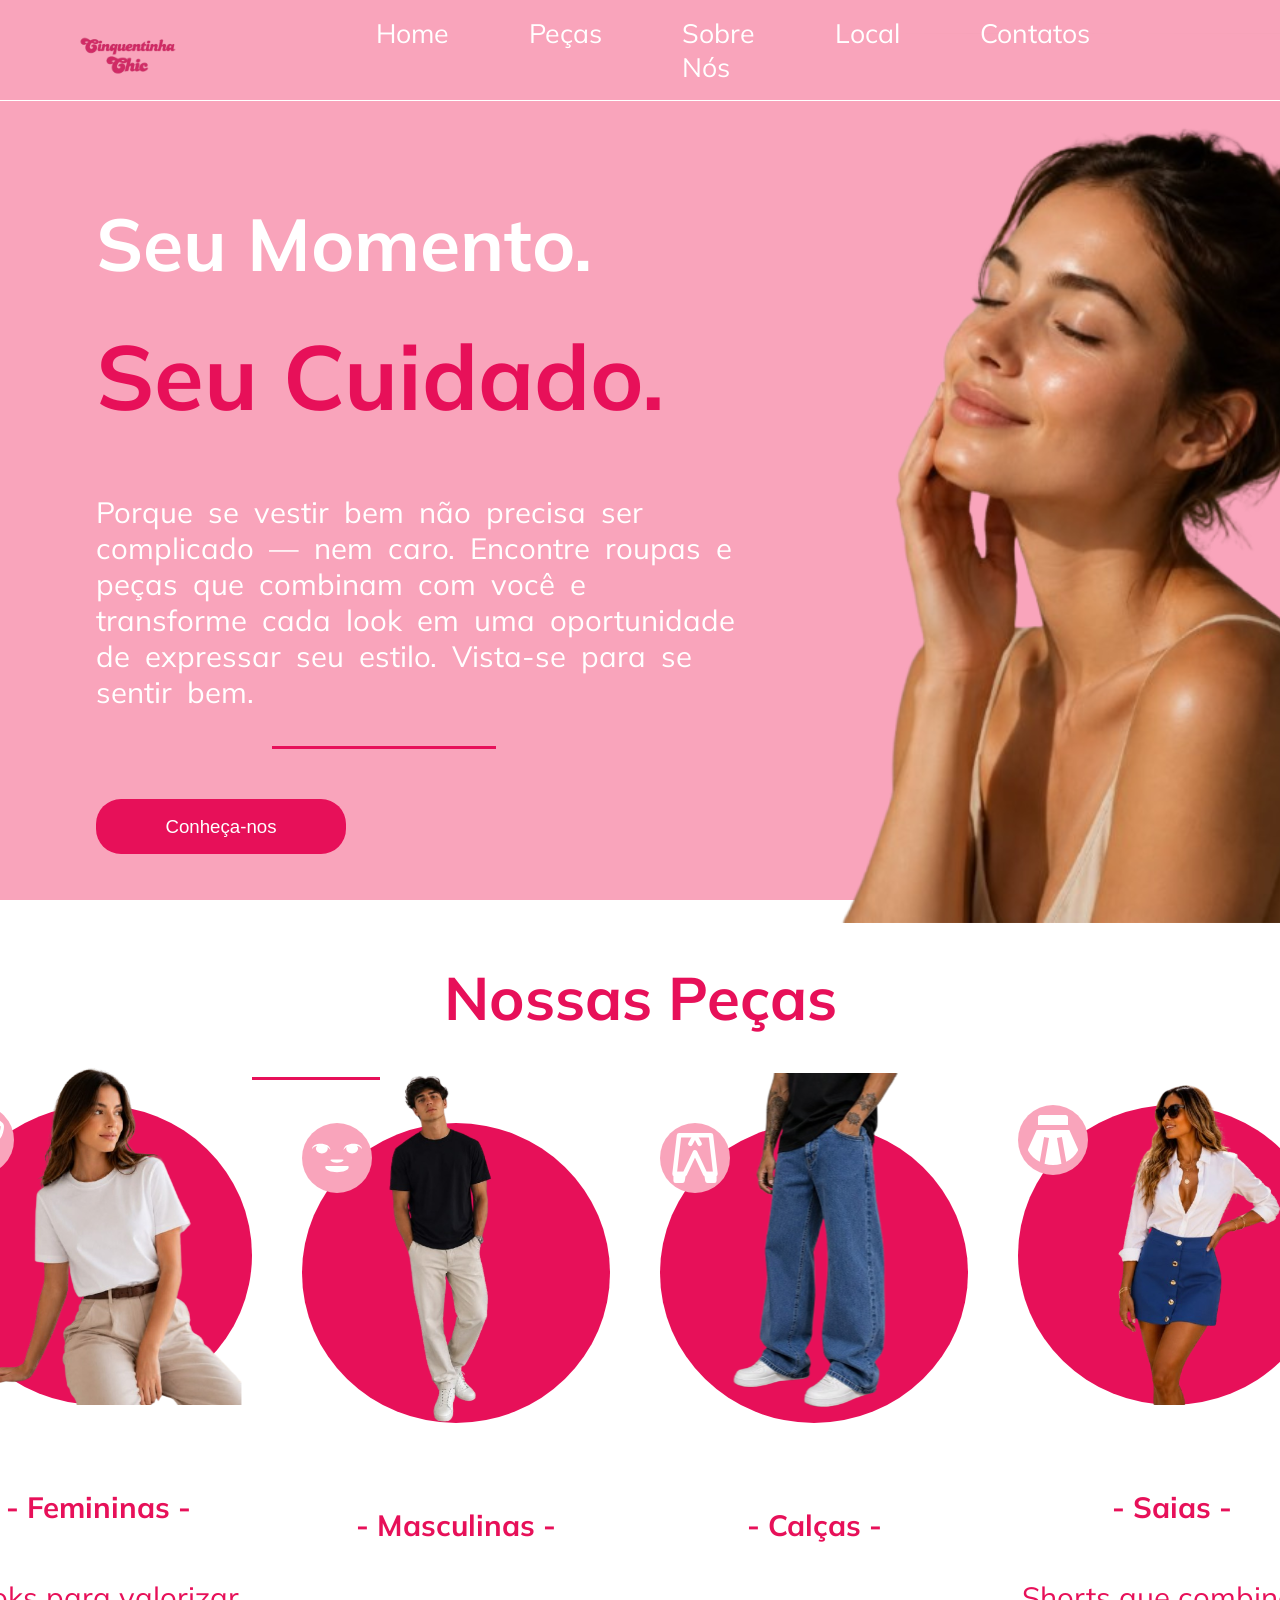
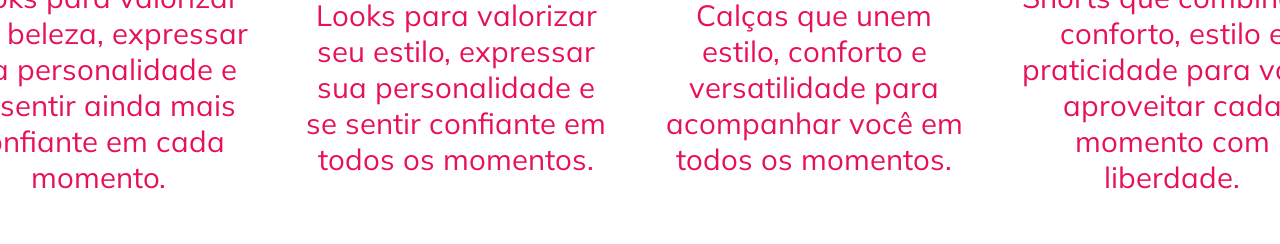
==== index.html @ ed4f7f56 "Add files via upload" ====
<!DOCTYPE html>
<html lang="pt-br">

<head>
    <meta charset="UTF-8">
    <meta name="viewport" content="width=device-width, initial-scale=1.0">
    <title>Cinquentinha Chic</title>
    <link rel="stylesheet" href="assets/css/style.css">
    <link rel="preconnect" href="https://fonts.googleapis.com">
    <link rel="preconnect" href="https://fonts.gstatic.com" crossorigin>
    <link href="https://fonts.googleapis.com/css2?family=Mulish:ital,wght@0,200..1000;1,200..1000&display=swap"
        rel="stylesheet">

</head>

<body>


    <header>


        <nav>
            <div class="conteudo-nav">
                <div class="conteudo-esquerda-nav">

                    <img class="Logo-nav" src="assets/img/Logo.svg" alt="Logo da loja">

                </div>
                <div class="conteudo-direita-nav">
                    <a href="">Home</a>
                    <a href="">Peças</a>
                    <a href="">Sobre Nós</a>
                    <a href="">Local</a>
                    <a href="">Contatos</a>
                </div>
            </div>
        </nav>

    </header>


    <div class="conteudo-geral">
        <section id="home">
            <div class="conteudo-pai">

                <div class="filho-esquerda">

                    <div class="titulos">
                        <h1 id="titulo1-home">Seu Momento.</h1>
                    </div>
                    <div class="titulos">
                        <h1 id="titulo2-home">Seu Cuidado.</h1>
                    </div>
                    <div class="textos" id="texto-home">
                        <p>Porque se vestir bem não precisa ser complicado — nem caro. Encontre roupas e peças que combinam com você e transforme cada look em uma oportunidade de expressar seu estilo. Vista-se para se sentir bem.</p>
                    </div>
                    <div id="botao-home">
                        <button>Conheça-nos</button>
                    </div>

                </div>
                <div class="filho-direita">

                    <div>
                        <img id="imagem-section1" src="assets/img/mulher-section1.svg" alt="Imagem de uma mulher">
                    </div>

                </div>
            </div>


        </section>
         
        
        <section id="Pecas">
        <div class="conteinerPecas">
            <div id="tituloPecas">
                <h1>Nossas Peças</h1>
            </div>
            <div class="colunasPecas">


                <div class="coluna">
                    <div class="parte1Coluna">
                        <div class="iconeColuna">
                            <img src="assets/img/iconeCamisa.svg" alt="Icone de um modelo de camisa pequeno da cor branca">
                        </div>
                        <div class="imagemColuna">
                            <img  src="assets/img/mulher-section2.svg" alt="Imagem de uma mulher sentada vestindo uma camisa branca e uma calça bege">
                        </div>
                    </div>
                    <div class="parte2Coluna">
                        <h2 class="subtituloPecas">- Femininas -</h2>
                        <p class="txtPecas">Looks para valorizar sua beleza, expressar sua personalidade e se sentir ainda mais confiante
                            em cada momento.</p>
                    </div>
                </div>


                <div class="coluna">
                    <div class="parte1Coluna">
                        <div class="iconeColuna">
                            <img src="assets/img/iconeRosto.svg" alt="Icone de um rosto">
                        </div>
                        <div class="imagemColuna">
                            <img  src="assets/img/homem-section2.svg" alt="Imagem de uma homem vestindo uma calça jeansn e uma camisa preta com as mãos no bolso">
                        </div>
                    </div>
                    <div class="parte2Coluna">
                        <h2 class="subtituloPecas">- Masculinas -</h2>
                        <p class="txtPecas">Looks para valorizar seu estilo, expressar sua personalidade e se sentir confiante em todos os momentos.</p>
                    </div>
                </div>

                <div class="coluna">
                    <div class="parte1Coluna">
                        <div class="iconeColuna">
                            <img src="assets/img/iconeCalca.svg" alt="Icone de uma calça">
                        </div>
                        <div class="imagemColuna">
                            <img  src="assets/img/calca-section2.svg" alt="Imagem de uma calça jeans">
                        </div>
                    </div>
                    <div class="parte2Coluna">
                        <h2 class="subtituloPecas">- Calças -</h2>
                        <p class="txtPecas">Calças que unem estilo, conforto e versatilidade para acompanhar você em todos os momentos.</p>
                    </div>
                </div>

                


                 <div class="coluna">
                    <div class="parte1Coluna">
                        <div class="iconeColuna">
                            <img src="assets/img/iconeSaia.svg" alt="Icone de uma saia">
                        </div>
                        <div class="imagemColuna">
                            <img  src="assets/img/mulher2-section2.svg" alt="Imagem de uma mulher vestindo um óculos escuro, uma blusa branca e uma saia jeans">
                        </div>
                    </div>
                    <div class="parte2Coluna">
                        <h2 class="subtituloPecas">- Saias -</h2>
                        <p class="txtPecas">Shorts que combinam conforto, estilo e praticidade para você aproveitar cada momento com liberdade.</p>
                    </div>
                </div>





            </div>
        </div>
    </section>
    </div>







</body>

</html>
---- assets/css/style.css ----
body {
    font-family: mulish;
    margin: 0px;
    height: 100dvh;
}

header {
    background-color: #F9A4BB;
}

nav {
    position: fixed;
    top: 0;
    width: 100%;
}

.Logo-nav {

    height: 100px;
}

.conteudo-nav {
    display: flex;
    justify-content: flex-start;
    align-items: center;
    height: 100px;
    border-bottom: solid #FFFFFF 1px;
    gap: 120px;



}

.conteudo-esquerda-nav {
    width: 20%;
    display: flex;
    justify-content: center;



}

.conteudo-direita-nav {
    width: 50%;
    display: flex;
    gap: 80px;

    a {
        color: #FFFFFF;
        font-size: 20pt;
        text-decoration: none;
        transition: color 0.5s;
    }

    a:hover {
        color: #E71059;
    }

}

.conteudo-pai {
    display: flex;
    justify-content: center;
    align-items: center;
    height: 100%;
}

.filho-esquerda {
    width: 50%;
    padding-top: 90px;

    button {
        background-color: #E71059;
        color: #FFFFFF;
        font-size: 14pt;
        border-radius: 25px;
        width: 250px;
        height: 55px;
        cursor: pointer;
        transition: background-color 0.5s;
        border: 0;
    }

    button:hover {
        color: #000000;
        background-color: #FFFFFF;
    }

}

.filho-direita {
    width: 35%;
    padding-top: 60px;
    display: inline-block;

}

#home {
    background-color: #F9A4BB;
    height: 100dvh;
}

#texto-home {
    color: #FFFFFF;
    word-spacing: 7px;
    font-size: 22pt;
    position: relative;
    display: inline-block;
    padding-bottom: 10px;

}

#texto-home::after {
    content: ' ';
    position: absolute;
    bottom: 0px;
    right: 240px;
    width: 35%;
    height: 3px;
    background-color: #E71059;

}

#titulo1-home {
    color: #FFFFFF;
    font-size: 55pt;
}

#titulo2-home {
    color: #E71059;
    font-size: 68pt;
    line-height: 25px;
}

#botao-home {
    padding-top: 50px;
}

#imagem-section1 {
    height: 890px;
    width: auto;

}

.conteinerPecas {
    height: 100dvh;
    display: flex;
    align-items: center;
    flex-direction: column;
    margin: 10px;
}

#tituloPecas {
    font-size: 30pt;
    color: #E71059;
}

#tituloPecas::after {
    content: ' ';
    position: absolute;
    bottom: -180px;
    right: 900px;
    width: 10%;
    height: 3px;
    background-color: #E71059;
}

.colunasPecas {
    display: flex;
    flex-direction: row;
}

.coluna {
    display: flex;
    justify-content: center;
    align-items: center;
    flex-direction: column;

    padding: 20px;
    margin-right: 10px;
}

.parte1Coluna {
    display: flex;
    flex-direction: column;
    margin-bottom: 60px;

}

.parte2Coluna {
    display: flex;
    flex-direction: column;
    justify-content: center;
    align-items: center;
    color: #E71059;

}

.txtPecas {
    text-align: center;
    font-size: 22pt;
}

.subtituloPecas {
    font-size: 22pt;
}

.imagemColuna {
    background-color: #E71059;
    width: 308px;
    height: 300px;
    border-radius: 100%;
    display: flex;
    justify-content: end;
    align-items: end;

    img {
        width: 300px;
        height: 350px;
        display: flex;
        justify-content: center;
        align-items: center;

    }
}

.iconeColuna {
    background-color: #F9A4BB;
    border-radius: 100%;
    width: 70px;
    height: 70px;
    display: flex;
    justify-content: center;
    align-items: center;
    position: absolute;

    img {
        width: 50px;
        height: 50px;
        display: flex;
        justify-content: center;
        align-items: center;

    }
}
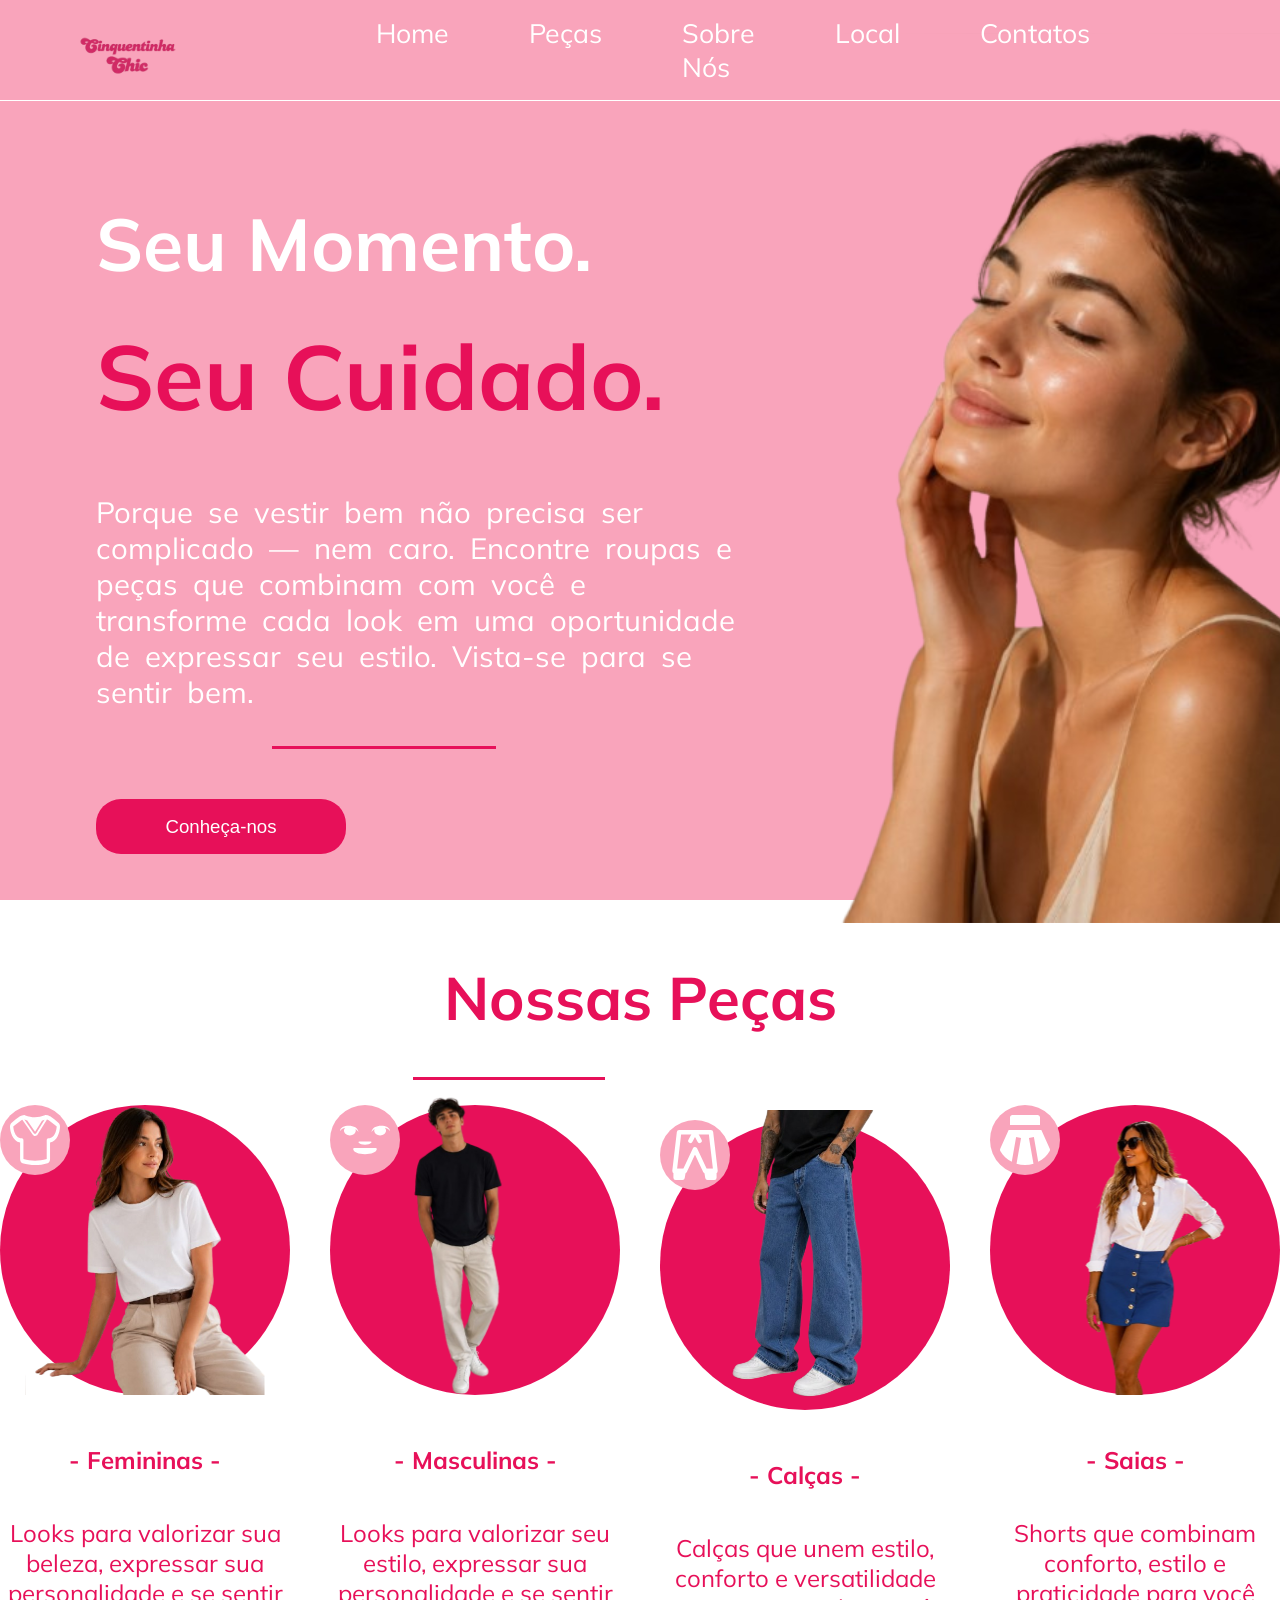
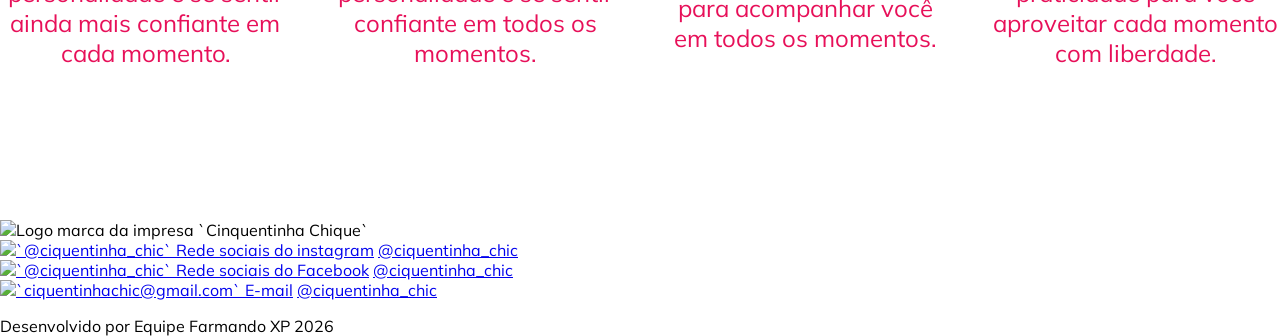
==== commit f1dd01ba: "Add files via upload" ====
--- a/index.html
+++ b/index.html
@@ -144,16 +144,40 @@
                         <p class="txtPecas">Shorts que combinam conforto, estilo e praticidade para você aproveitar cada momento com liberdade.</p>
                     </div>
                 </div>
-
-
-
-
-
             </div>
         </div>
+        
     </section>
     </div>
 
+     <section id="footer">
+            <footer>
+                <div>
+                <div class="logo-footer-div">
+                    <img src="assets/img/Nome-footer-logo.svg" alt="Logo marca da impresa `Cinquentinha Chique`" id="logo-footer-image">
+                </div>
+
+                <div class="linksfooter">
+                    <div class="Instagram">
+                        <a href="!"><img src="assets/img/Instagram.svg" alt=" `@ciquentinha_chic` Rede sociais do instagram"></a>  
+                        <a href="!">@ciquentinha_chic</a>
+                    </div>
+                    <div class="Facebook">
+                        <a href="!"><img src="assets/img/Facebook.svg" alt=" `@ciquentinha_chic` Rede sociais do Facebook"></a>  
+                        <a href="!">@ciquentinha_chic</a>
+                    </div>
+                    <div class="Gmail">
+                        <a href="!"><img src="assets/img/Gmail.svg" alt=" `ciquentinhachic@gmail.com` E-mail"></a>  
+                        <a href="!">@ciquentinha_chic</a>
+                    </div>
+                </div>
+
+                <div class="feito-por">
+                        <p>Desenvolvido por Equipe Farmando XP 2026</p>
+                </div>
+                </div>
+            </footer>
+    </section>
 
 
 
--- a/assets/css/style.css
+++ b/assets/css/style.css
@@ -159,8 +159,8 @@
     content: ' ';
     position: absolute;
     bottom: -180px;
-    right: 900px;
-    width: 10%;
+    right: 675px;
+    width: 15%;
     height: 3px;
     background-color: #E71059;
 }
@@ -177,13 +177,13 @@
     flex-direction: column;
 
     padding: 20px;
-    margin-right: 10px;
+   
 }
 
 .parte1Coluna {
     display: flex;
     flex-direction: column;
-    margin-bottom: 60px;
+    margin-bottom: 30px;
 
 }
 
@@ -198,28 +198,25 @@
 
 .txtPecas {
     text-align: center;
-    font-size: 22pt;
+    font-size: 18pt;
 }
 
 .subtituloPecas {
-    font-size: 22pt;
+    font-size: 18pt;
 }
 
 .imagemColuna {
     background-color: #E71059;
-    width: 308px;
-    height: 300px;
+    width: 290px;
+    height: 290px;
     border-radius: 100%;
     display: flex;
-    justify-content: end;
+    justify-content: center;
     align-items: end;
 
     img {
-        width: 300px;
-        height: 350px;
-        display: flex;
-        justify-content: center;
-        align-items: center;
+        width: 250px;
+        height: 300px;
 
     }
 }
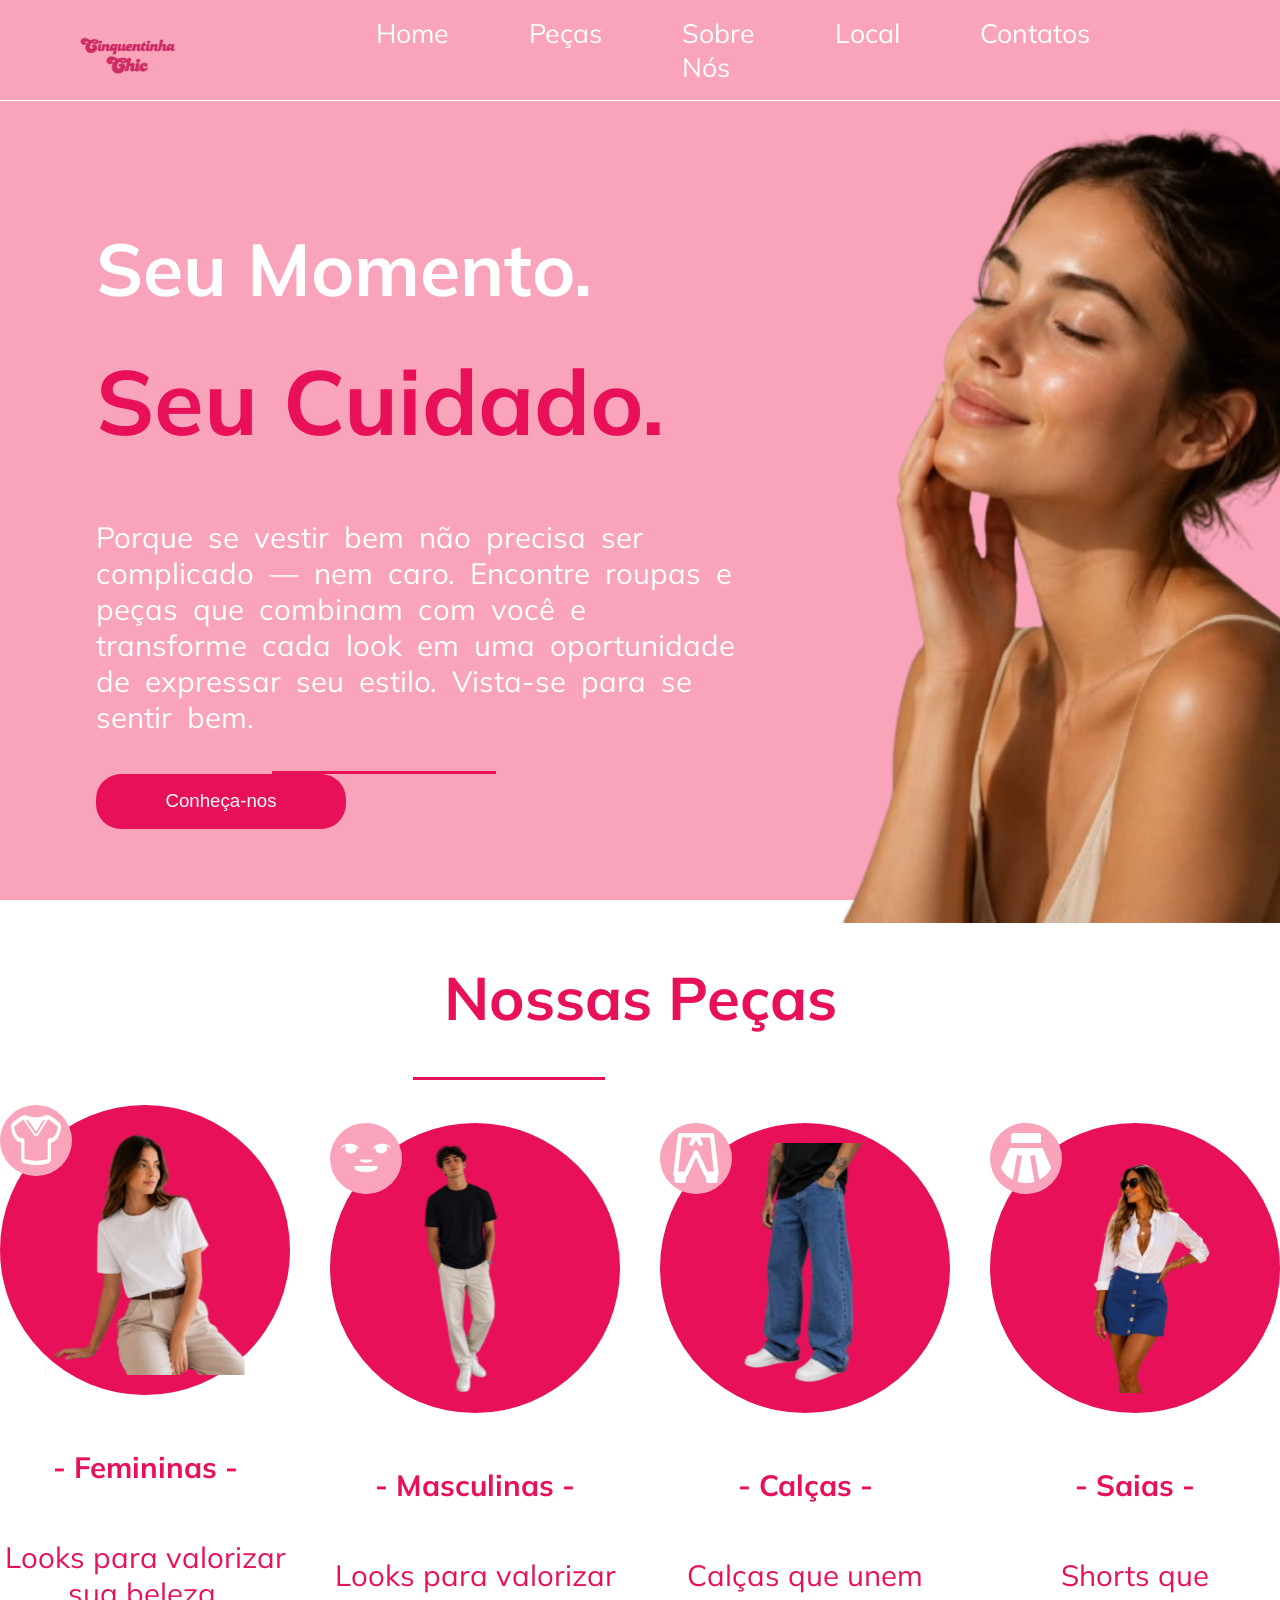
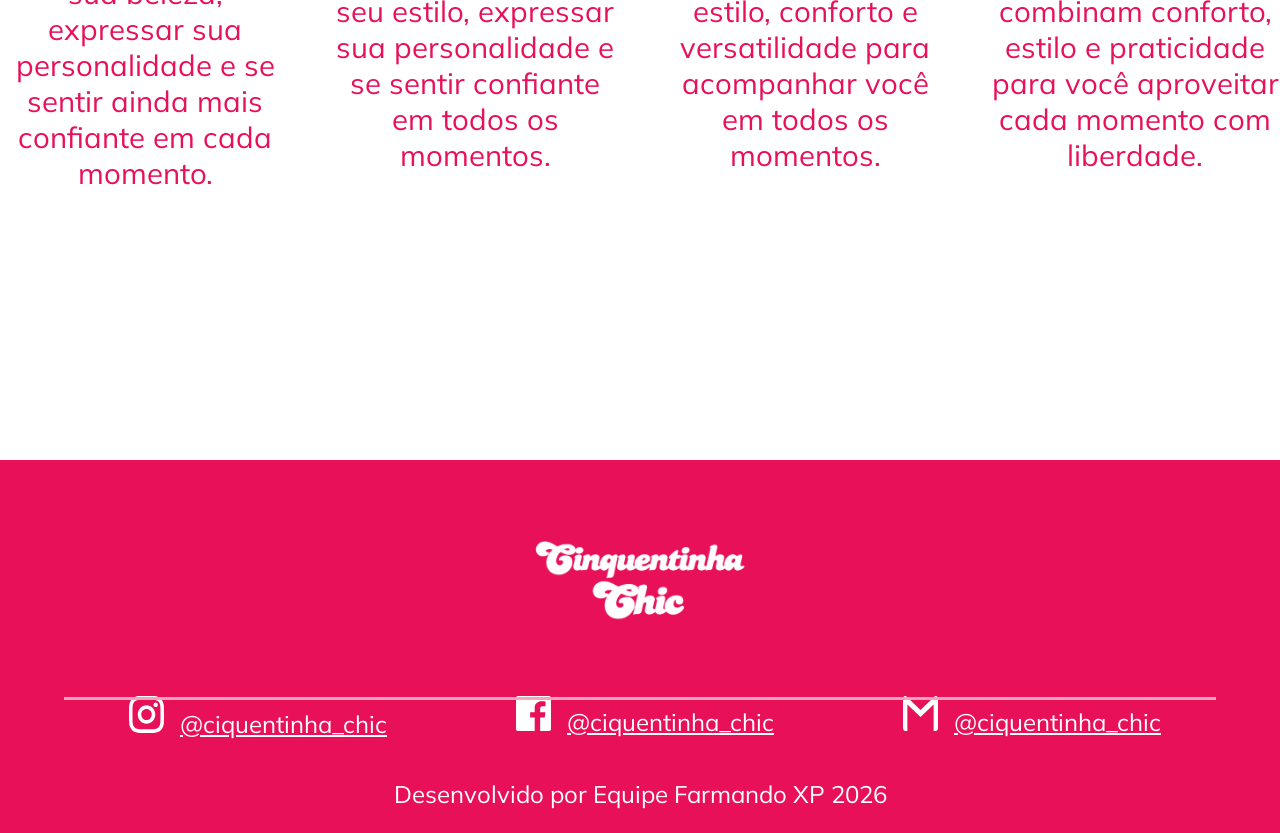
==== commit 9b54db58: "Add files via upload" ====
--- a/index.html
+++ b/index.html
@@ -52,7 +52,9 @@
                         <h1 id="titulo2-home">Seu Cuidado.</h1>
                     </div>
                     <div class="textos" id="texto-home">
-                        <p>Porque se vestir bem não precisa ser complicado — nem caro. Encontre roupas e peças que combinam com você e transforme cada look em uma oportunidade de expressar seu estilo. Vista-se para se sentir bem.</p>
+                        <p>Porque se vestir bem não precisa ser complicado — nem caro. Encontre roupas e peças que
+                            combinam com você e transforme cada look em uma oportunidade de expressar seu estilo.
+                            Vista-se para se sentir bem.</p>
                     </div>
                     <div id="botao-home">
                         <button>Conheça-nos</button>
@@ -61,122 +63,137 @@
                 </div>
                 <div class="filho-direita">
 
-                    <div>
-                        <img id="imagem-section1" src="assets/img/mulher-section1.svg" alt="Imagem de uma mulher">
-                    </div>
+                    <div class="background-image-section1">
+                        <div>
+                            <img id="imagem-section1" src="assets/img/mulher-section1.svg" alt="Imagem de uma mulher">
+                        </div>
+                    </div>
+
+
 
                 </div>
             </div>
 
 
         </section>
-         
-        
+
+
         <section id="Pecas">
-        <div class="conteinerPecas">
-            <div id="tituloPecas">
-                <h1>Nossas Peças</h1>
-            </div>
-            <div class="colunasPecas">
-
-
-                <div class="coluna">
-                    <div class="parte1Coluna">
-                        <div class="iconeColuna">
-                            <img src="assets/img/iconeCamisa.svg" alt="Icone de um modelo de camisa pequeno da cor branca">
-                        </div>
-                        <div class="imagemColuna">
-                            <img  src="assets/img/mulher-section2.svg" alt="Imagem de uma mulher sentada vestindo uma camisa branca e uma calça bege">
-                        </div>
-                    </div>
-                    <div class="parte2Coluna">
-                        <h2 class="subtituloPecas">- Femininas -</h2>
-                        <p class="txtPecas">Looks para valorizar sua beleza, expressar sua personalidade e se sentir ainda mais confiante
-                            em cada momento.</p>
-                    </div>
-                </div>
-
-
-                <div class="coluna">
-                    <div class="parte1Coluna">
-                        <div class="iconeColuna">
-                            <img src="assets/img/iconeRosto.svg" alt="Icone de um rosto">
-                        </div>
-                        <div class="imagemColuna">
-                            <img  src="assets/img/homem-section2.svg" alt="Imagem de uma homem vestindo uma calça jeansn e uma camisa preta com as mãos no bolso">
-                        </div>
-                    </div>
-                    <div class="parte2Coluna">
-                        <h2 class="subtituloPecas">- Masculinas -</h2>
-                        <p class="txtPecas">Looks para valorizar seu estilo, expressar sua personalidade e se sentir confiante em todos os momentos.</p>
-                    </div>
-                </div>
-
-                <div class="coluna">
-                    <div class="parte1Coluna">
-                        <div class="iconeColuna">
-                            <img src="assets/img/iconeCalca.svg" alt="Icone de uma calça">
-                        </div>
-                        <div class="imagemColuna">
-                            <img  src="assets/img/calca-section2.svg" alt="Imagem de uma calça jeans">
-                        </div>
-                    </div>
-                    <div class="parte2Coluna">
-                        <h2 class="subtituloPecas">- Calças -</h2>
-                        <p class="txtPecas">Calças que unem estilo, conforto e versatilidade para acompanhar você em todos os momentos.</p>
-                    </div>
-                </div>
-
-                
-
-
-                 <div class="coluna">
-                    <div class="parte1Coluna">
-                        <div class="iconeColuna">
-                            <img src="assets/img/iconeSaia.svg" alt="Icone de uma saia">
-                        </div>
-                        <div class="imagemColuna">
-                            <img  src="assets/img/mulher2-section2.svg" alt="Imagem de uma mulher vestindo um óculos escuro, uma blusa branca e uma saia jeans">
-                        </div>
-                    </div>
-                    <div class="parte2Coluna">
-                        <h2 class="subtituloPecas">- Saias -</h2>
-                        <p class="txtPecas">Shorts que combinam conforto, estilo e praticidade para você aproveitar cada momento com liberdade.</p>
-                    </div>
-                </div>
-            </div>
-        </div>
-        
-    </section>
+            <div class="conteinerPecas">
+                <div id="tituloPecas">
+                    <h1>Nossas Peças</h1>
+                </div>
+                <div class="colunasPecas">
+
+
+                    <div class="coluna">
+                        <div class="parte1Coluna">
+                            <div class="iconeColuna">
+                                <img src="assets/img/iconeCamisa.svg"
+                                    alt="Icone de um modelo de camisa pequeno da cor branca">
+                            </div>
+                            <div class="imagemColuna">
+                                <img src="assets/img/mulher-section2.svg"
+                                    alt="Imagem de uma mulher sentada vestindo uma camisa branca e uma calça bege">
+                            </div>
+                        </div>
+                        <div class="parte2Coluna">
+                            <h2 class="subtituloPecas">- Femininas -</h2>
+                            <p class="txtPecas">Looks para valorizar sua beleza, expressar sua personalidade e se sentir
+                                ainda mais confiante
+                                em cada momento.</p>
+                        </div>
+                    </div>
+
+
+                    <div class="coluna">
+                        <div class="parte1Coluna">
+                            <div class="iconeColuna">
+                                <img src="assets/img/iconeRosto.svg" alt="Icone de um rosto">
+                            </div>
+                            <div class="imagemColuna">
+                                <img src="assets/img/homem-section2.svg"
+                                    alt="Imagem de uma homem vestindo uma calça jeansn e uma camisa preta com as mãos no bolso">
+                            </div>
+                        </div>
+                        <div class="parte2Coluna">
+                            <h2 class="subtituloPecas">- Masculinas -</h2>
+                            <p class="txtPecas">Looks para valorizar seu estilo, expressar sua personalidade e se sentir
+                                confiante em todos os momentos.</p>
+                        </div>
+                    </div>
+
+                    <div class="coluna">
+                        <div class="parte1Coluna">
+                            <div class="iconeColuna">
+                                <img src="assets/img/iconeCalca.svg" alt="Icone de uma calça">
+                            </div>
+                            <div class="imagemColuna">
+                                <img src="assets/img/calca-section2.svg" alt="Imagem de uma calça jeans">
+                            </div>
+                        </div>
+                        <div class="parte2Coluna">
+                            <h2 class="subtituloPecas">- Calças -</h2>
+                            <p class="txtPecas">Calças que unem estilo, conforto e versatilidade para acompanhar você em
+                                todos os momentos.</p>
+                        </div>
+                    </div>
+
+
+
+
+                    <div class="coluna">
+                        <div class="parte1Coluna">
+                            <div class="iconeColuna">
+                                <img src="assets/img/iconeSaia.svg" alt="Icone de uma saia">
+                            </div>
+                            <div class="imagemColuna">
+                                <img src="assets/img/mulher2-section2.svg"
+                                    alt="Imagem de uma mulher vestindo um óculos escuro, uma blusa branca e uma saia jeans">
+                            </div>
+                        </div>
+                        <div class="parte2Coluna">
+                            <h2 class="subtituloPecas">- Saias -</h2>
+                            <p class="txtPecas">Shorts que combinam conforto, estilo e praticidade para você aproveitar
+                                cada momento com liberdade.</p>
+                        </div>
+                    </div>
+                </div>
+            </div>
+
+        </section>
     </div>
 
-     <section id="footer">
-            <footer>
-                <div>
+    <section id="footer">
+        <footer>
+            <div>
                 <div class="logo-footer-div">
-                    <img src="assets/img/Nome-footer-logo.svg" alt="Logo marca da impresa `Cinquentinha Chique`" id="logo-footer-image">
+                    <img src="assets/img/Nome-footer-logo.svg" alt="Logo marca da impresa `Cinquentinha Chique`"
+                        id="logo-footer-image">
                 </div>
 
                 <div class="linksfooter">
                     <div class="Instagram">
-                        <a href="!"><img src="assets/img/Instagram.svg" alt=" `@ciquentinha_chic` Rede sociais do instagram"></a>  
+                        <a href="!"><img src="assets/img/Instagram.svg"
+                                alt=" `@ciquentinha_chic` Rede sociais do instagram"></a>
                         <a href="!">@ciquentinha_chic</a>
                     </div>
                     <div class="Facebook">
-                        <a href="!"><img src="assets/img/Facebook.svg" alt=" `@ciquentinha_chic` Rede sociais do Facebook"></a>  
+                        <a href="!"><img src="assets/img/Facebook.svg"
+                                alt=" `@ciquentinha_chic` Rede sociais do Facebook"></a>
                         <a href="!">@ciquentinha_chic</a>
                     </div>
                     <div class="Gmail">
-                        <a href="!"><img src="assets/img/Gmail.svg" alt=" `ciquentinhachic@gmail.com` E-mail"></a>  
+                        <a href="!"><img src="assets/img/Gmail.svg" alt=" `ciquentinhachic@gmail.com` E-mail"></a>
                         <a href="!">@ciquentinha_chic</a>
                     </div>
                 </div>
 
                 <div class="feito-por">
-                        <p>Desenvolvido por Equipe Farmando XP 2026</p>
-                </div>
-                </div>
-            </footer>
+                    <p>Desenvolvido por Equipe Farmando XP 2026</p>
+                </div>
+            </div>
+        </footer>
     </section>
 
 
--- a/assets/css/style.css
+++ b/assets/css/style.css
@@ -4,28 +4,27 @@
     height: 100dvh;
 }
 
-header {
-    background-color: #F9A4BB;
-}
 
 nav {
     position: fixed;
     top: 0;
     width: 100%;
+    background-color: #F9A4BB;
+    z-index: 999999;
 }
 
 .Logo-nav {
 
-    height: 100px;
+    height: 6.25rem;
 }
 
 .conteudo-nav {
     display: flex;
     justify-content: flex-start;
     align-items: center;
-    height: 100px;
+    height: 6.25rem;
     border-bottom: solid #FFFFFF 1px;
-    gap: 120px;
+    gap: 7.5rem;
 
 
 
@@ -43,7 +42,7 @@
 .conteudo-direita-nav {
     width: 50%;
     display: flex;
-    gap: 80px;
+    gap: 5rem;
 
     a {
         color: #FFFFFF;
@@ -67,17 +66,18 @@
 
 .filho-esquerda {
     width: 50%;
-    padding-top: 90px;
+    padding-top: 5.625rem;
 
     button {
         background-color: #E71059;
         color: #FFFFFF;
         font-size: 14pt;
         border-radius: 25px;
-        width: 250px;
-        height: 55px;
+        width: 15.625rem;
+        height: 3.44rem;
         cursor: pointer;
-        transition: background-color 0.5s;
+        transition: 0.5s;
+        
         border: 0;
     }
 
@@ -90,7 +90,7 @@
 
 .filho-direita {
     width: 35%;
-    padding-top: 60px;
+    padding-top: 3.75rem;
     display: inline-block;
 
 }
@@ -102,11 +102,11 @@
 
 #texto-home {
     color: #FFFFFF;
-    word-spacing: 7px;
+    word-spacing: 0.44rem;
     font-size: 22pt;
     position: relative;
     display: inline-block;
-    padding-bottom: 10px;
+    padding-bottom: 0.625rem;
 
 }
 
@@ -114,9 +114,9 @@
     content: ' ';
     position: absolute;
     bottom: 0px;
-    right: 240px;
+    right: 15rem;
     width: 35%;
-    height: 3px;
+    height: 0.19rem;
     background-color: #E71059;
 
 }
@@ -129,15 +129,15 @@
 #titulo2-home {
     color: #E71059;
     font-size: 68pt;
-    line-height: 25px;
+    line-height: 1.56rem;
 }
 
 #botao-home {
-    padding-top: 50px;
+    padding-top: 3.25;
 }
 
 #imagem-section1 {
-    height: 890px;
+    height: 55.625rem;
     width: auto;
 
 }
@@ -147,7 +147,7 @@
     display: flex;
     align-items: center;
     flex-direction: column;
-    margin: 10px;
+    margin: 0.625rem;
 }
 
 #tituloPecas {
@@ -158,10 +158,10 @@
 #tituloPecas::after {
     content: ' ';
     position: absolute;
-    bottom: -180px;
-    right: 675px;
+    bottom: -11.25rem;
+    right: 42.2rem;
     width: 15%;
-    height: 3px;
+    height: 0.19rem;
     background-color: #E71059;
 }
 
@@ -175,15 +175,14 @@
     justify-content: center;
     align-items: center;
     flex-direction: column;
-
-    padding: 20px;
-   
+    padding: 1.25rem;
+
 }
 
 .parte1Coluna {
     display: flex;
     flex-direction: column;
-    margin-bottom: 30px;
+    margin-bottom: 1.875rem;
 
 }
 
@@ -198,25 +197,26 @@
 
 .txtPecas {
     text-align: center;
-    font-size: 18pt;
+    font-size: 22pt;
 }
 
 .subtituloPecas {
-    font-size: 18pt;
+    font-size: 22pt;
 }
 
 .imagemColuna {
     background-color: #E71059;
-    width: 290px;
-    height: 290px;
+    width: 18.125rem;
+    height: 18.125rem;
     border-radius: 100%;
     display: flex;
     justify-content: center;
-    align-items: end;
+    align-items: center;
 
     img {
         width: 250px;
-        height: 300px;
+        height: 250px;
+
 
     }
 }
@@ -224,19 +224,82 @@
 .iconeColuna {
     background-color: #F9A4BB;
     border-radius: 100%;
-    width: 70px;
-    height: 70px;
+    width: 4.475rem;
+    height: 4.475rem;
     display: flex;
     justify-content: center;
     align-items: center;
     position: absolute;
 
     img {
-        width: 50px;
-        height: 50px;
-        display: flex;
-        justify-content: center;
-        align-items: center;
-
-    }
+        width: 3.125rem;
+        height: 3.125rem;
+
+
+    }
+}
+
+footer {
+    background-color: #E71059;
+    font-size: 18pt;
+    margin-top: 15.625rem;
+    margin-bottom: 1rem;
+}
+
+footer a {
+    color: #FFFFFF;
+}
+
+.logo-footer-div {
+    display: flex;
+    justify-content: center;
+}
+
+#logo-footer-image {
+    width: 13.75rem;
+    height: 13.75rem;
+    display: flex;
+    justify-content: center;
+}
+
+.logo-footer-div::after {
+    content: ' ';
+    position: absolute;
+    bottom: -87.5rem;
+    width: 90%;
+    height: 0.1875rem;
+    background-color: #F9A4BB;
+}
+
+.linksfooter {
+    margin-top: 1rem;
+    margin-bottom: 1rem;
+    display: flex;
+    flex-direction: row;
+    justify-content: space-evenly;
+}
+
+.linksfooter a {
+    margin-left: 0.625rem;
+}
+
+.Instagram img {
+    width: 2.19rem;
+    height: auto;
+}
+
+.Facebook img {
+    width: 2.19rem;
+    height: auto;
+}
+
+.Gmail img {
+    width: 2.19rem;
+    height: auto;
+}
+
+.feito-por {
+    display: flex;
+    justify-content: center;
+    color: #FFFFFF;
 }
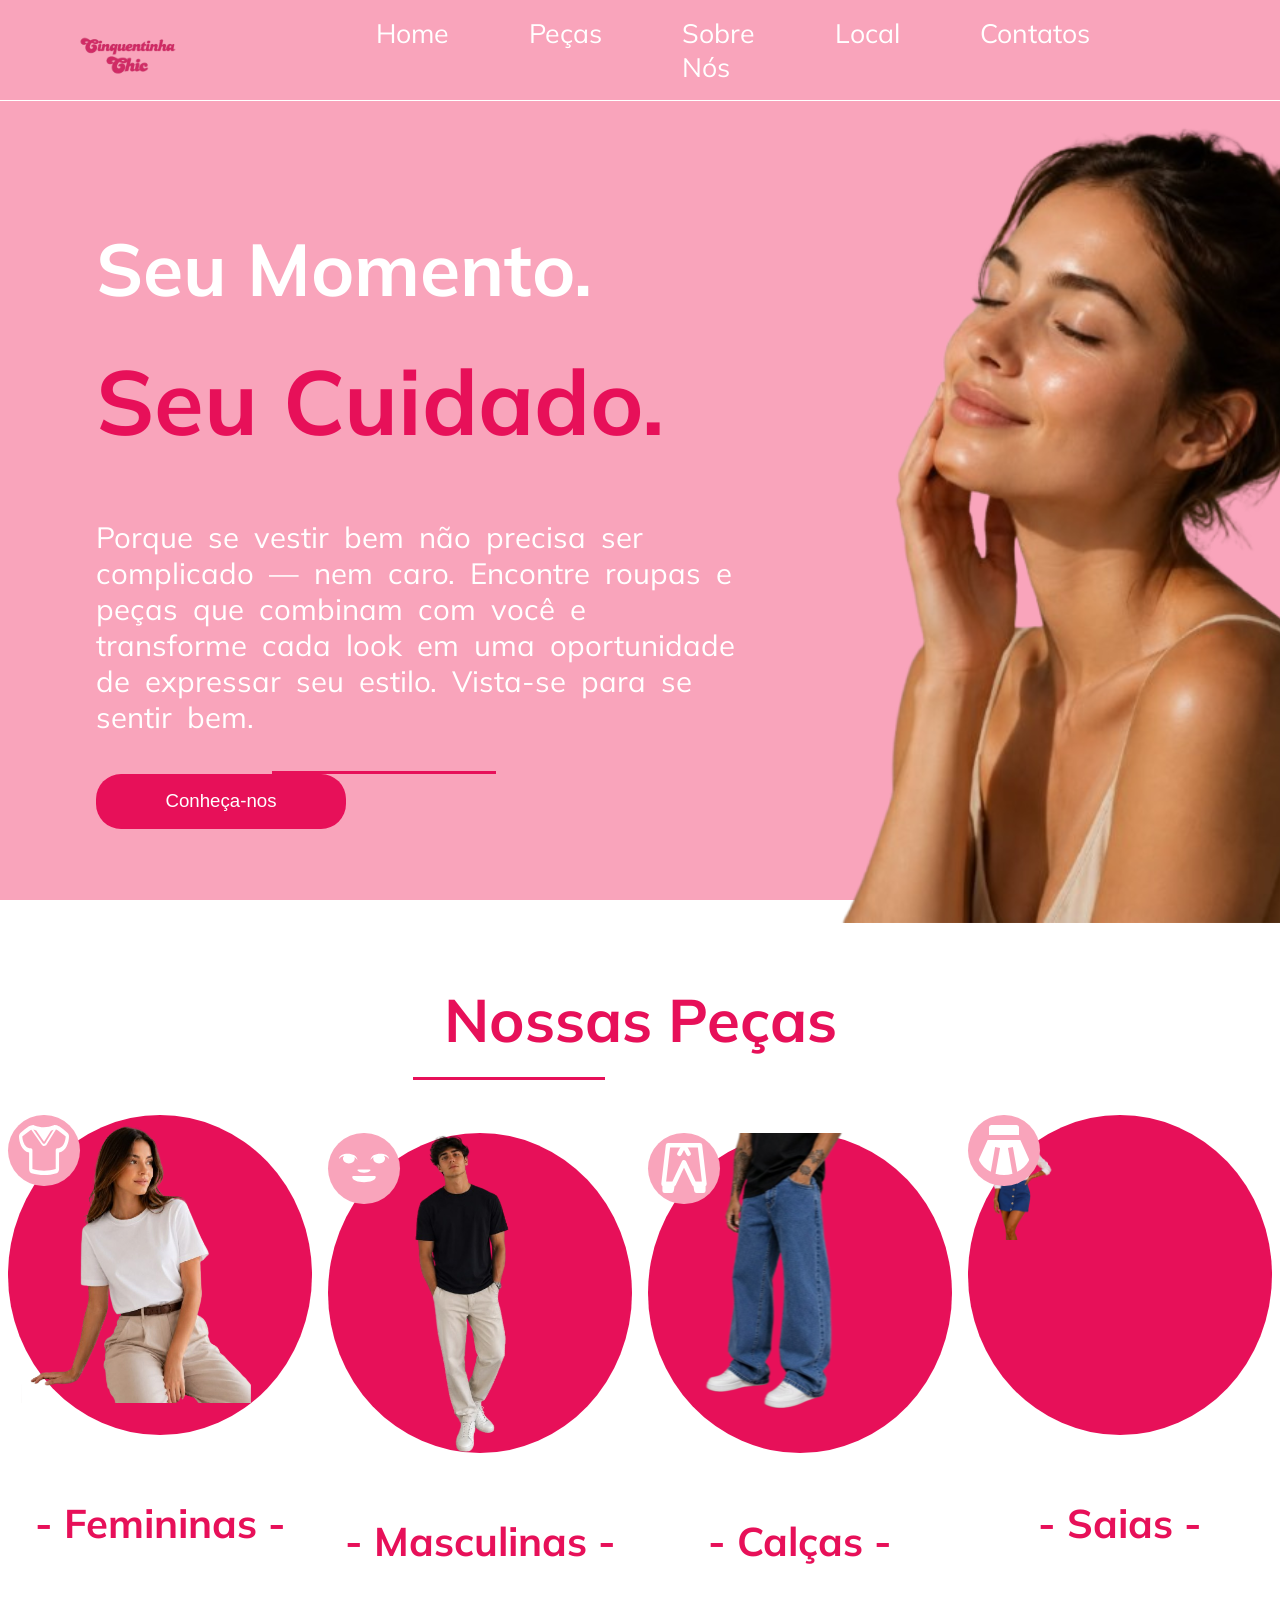
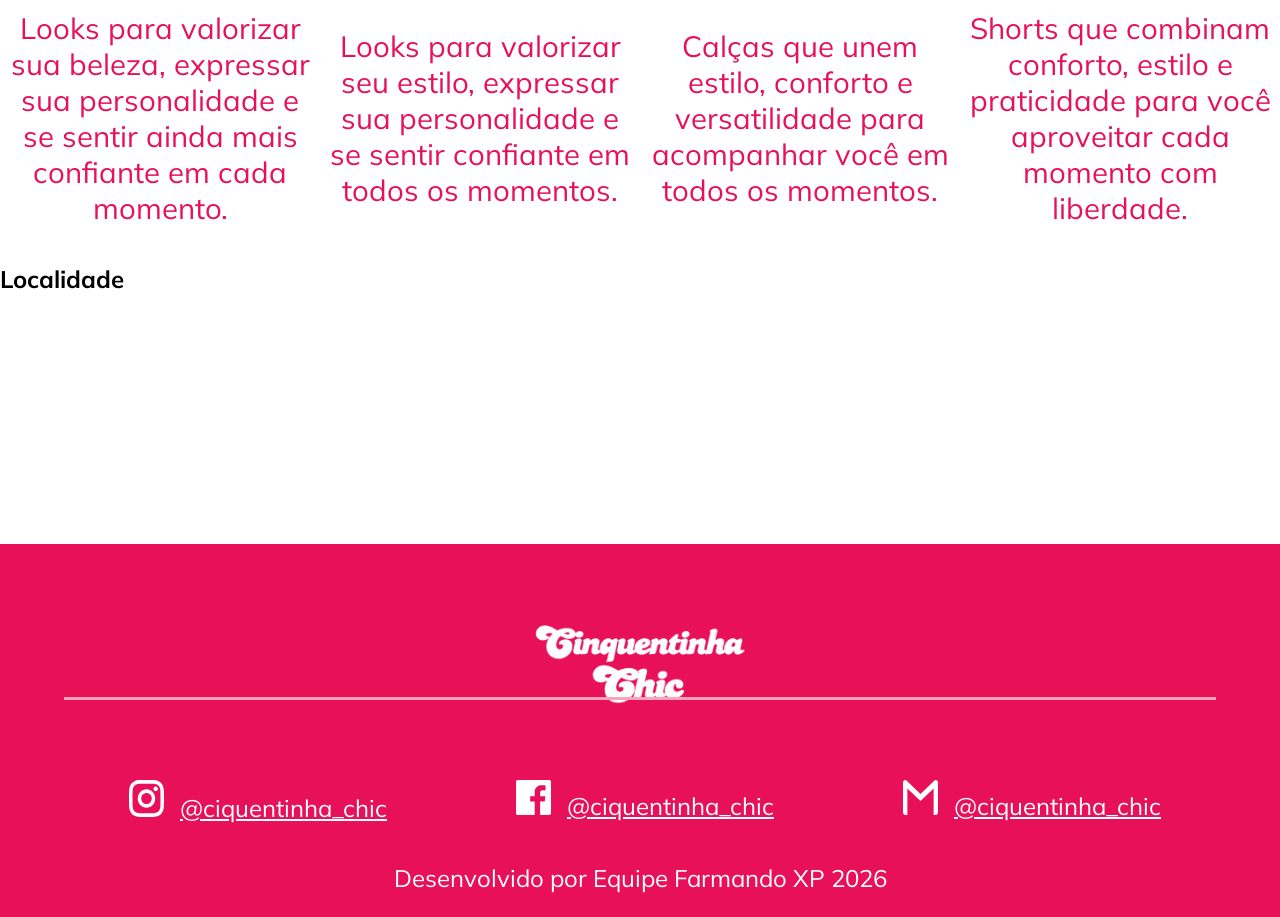
==== commit be82aa18: "Add files via upload" ====
--- a/index.html
+++ b/index.html
@@ -93,7 +93,7 @@
                                     alt="Icone de um modelo de camisa pequeno da cor branca">
                             </div>
                             <div class="imagemColuna">
-                                <img src="assets/img/mulher-section2.svg"
+                                <img id="mulher-section2" src="assets/img/mulher-section2.svg"
                                     alt="Imagem de uma mulher sentada vestindo uma camisa branca e uma calça bege">
                             </div>
                         </div>
@@ -112,7 +112,7 @@
                                 <img src="assets/img/iconeRosto.svg" alt="Icone de um rosto">
                             </div>
                             <div class="imagemColuna">
-                                <img src="assets/img/homem-section2.svg"
+                                <img id="homem-section2" src="assets/img/homem-section2.svg"
                                     alt="Imagem de uma homem vestindo uma calça jeansn e uma camisa preta com as mãos no bolso">
                             </div>
                         </div>
@@ -126,10 +126,10 @@
                     <div class="coluna">
                         <div class="parte1Coluna">
                             <div class="iconeColuna">
-                                <img src="assets/img/iconeCalca.svg" alt="Icone de uma calça">
-                            </div>
-                            <div class="imagemColuna">
-                                <img src="assets/img/calca-section2.svg" alt="Imagem de uma calça jeans">
+                                <img  src="assets/img/iconeCalca.svg" alt="Icone de uma calça">
+                            </div>
+                            <div class="imagemColuna">
+                                <img id="calca-section2" src="assets/img/calca-section2.svg" alt="Imagem de uma calça jeans">
                             </div>
                         </div>
                         <div class="parte2Coluna">
@@ -164,13 +164,26 @@
         </section>
     </div>
 
+    <section class="localidade">
+        <div class="div-localidade">
+            <div class="div-titulo-localidade">
+                <h1 class="titulo-localidade">Localidade</h1>
+
+            </div>
+        </div>
+    </section>
+
     <section id="footer">
         <footer>
             <div>
+                <div class="div-central-logo-footer">
                 <div class="logo-footer-div">
                     <img src="assets/img/Nome-footer-logo.svg" alt="Logo marca da impresa `Cinquentinha Chique`"
                         id="logo-footer-image">
                 </div>
+                </div>
+
+                <div class="div-vazia-clara"></div>
 
                 <div class="linksfooter">
                     <div class="Instagram">
--- a/assets/css/style.css
+++ b/assets/css/style.css
@@ -147,7 +147,7 @@
     display: flex;
     align-items: center;
     flex-direction: column;
-    margin: 0.625rem;
+    margin: 2rem;
 }
 
 #tituloPecas {
@@ -175,7 +175,7 @@
     justify-content: center;
     align-items: center;
     flex-direction: column;
-    padding: 1.25rem;
+    padding: 0.5rem;
 
 }
 
@@ -201,26 +201,30 @@
 }
 
 .subtituloPecas {
-    font-size: 22pt;
+    font-size: 30pt;
 }
 
 .imagemColuna {
     background-color: #E71059;
-    width: 18.125rem;
-    height: 18.125rem;
+    width: 19rem;
+    height: 20rem;
     border-radius: 100%;
     display: flex;
-    justify-content: center;
-    align-items: center;
-
-    img {
-        width: 250px;
-        height: 250px;
-
-
-    }
-}
-
+    justify-content: start;
+    align-items: start;  
+}
+#mulher-section2{
+    width: 16rem;
+    height: 18rem;
+}
+#homem-section2{
+    width: 22rem;
+    height:20rem;
+}
+#calca-section2{
+      width: 16rem;
+    height: 18rem;
+}
 .iconeColuna {
     background-color: #F9A4BB;
     border-radius: 100%;
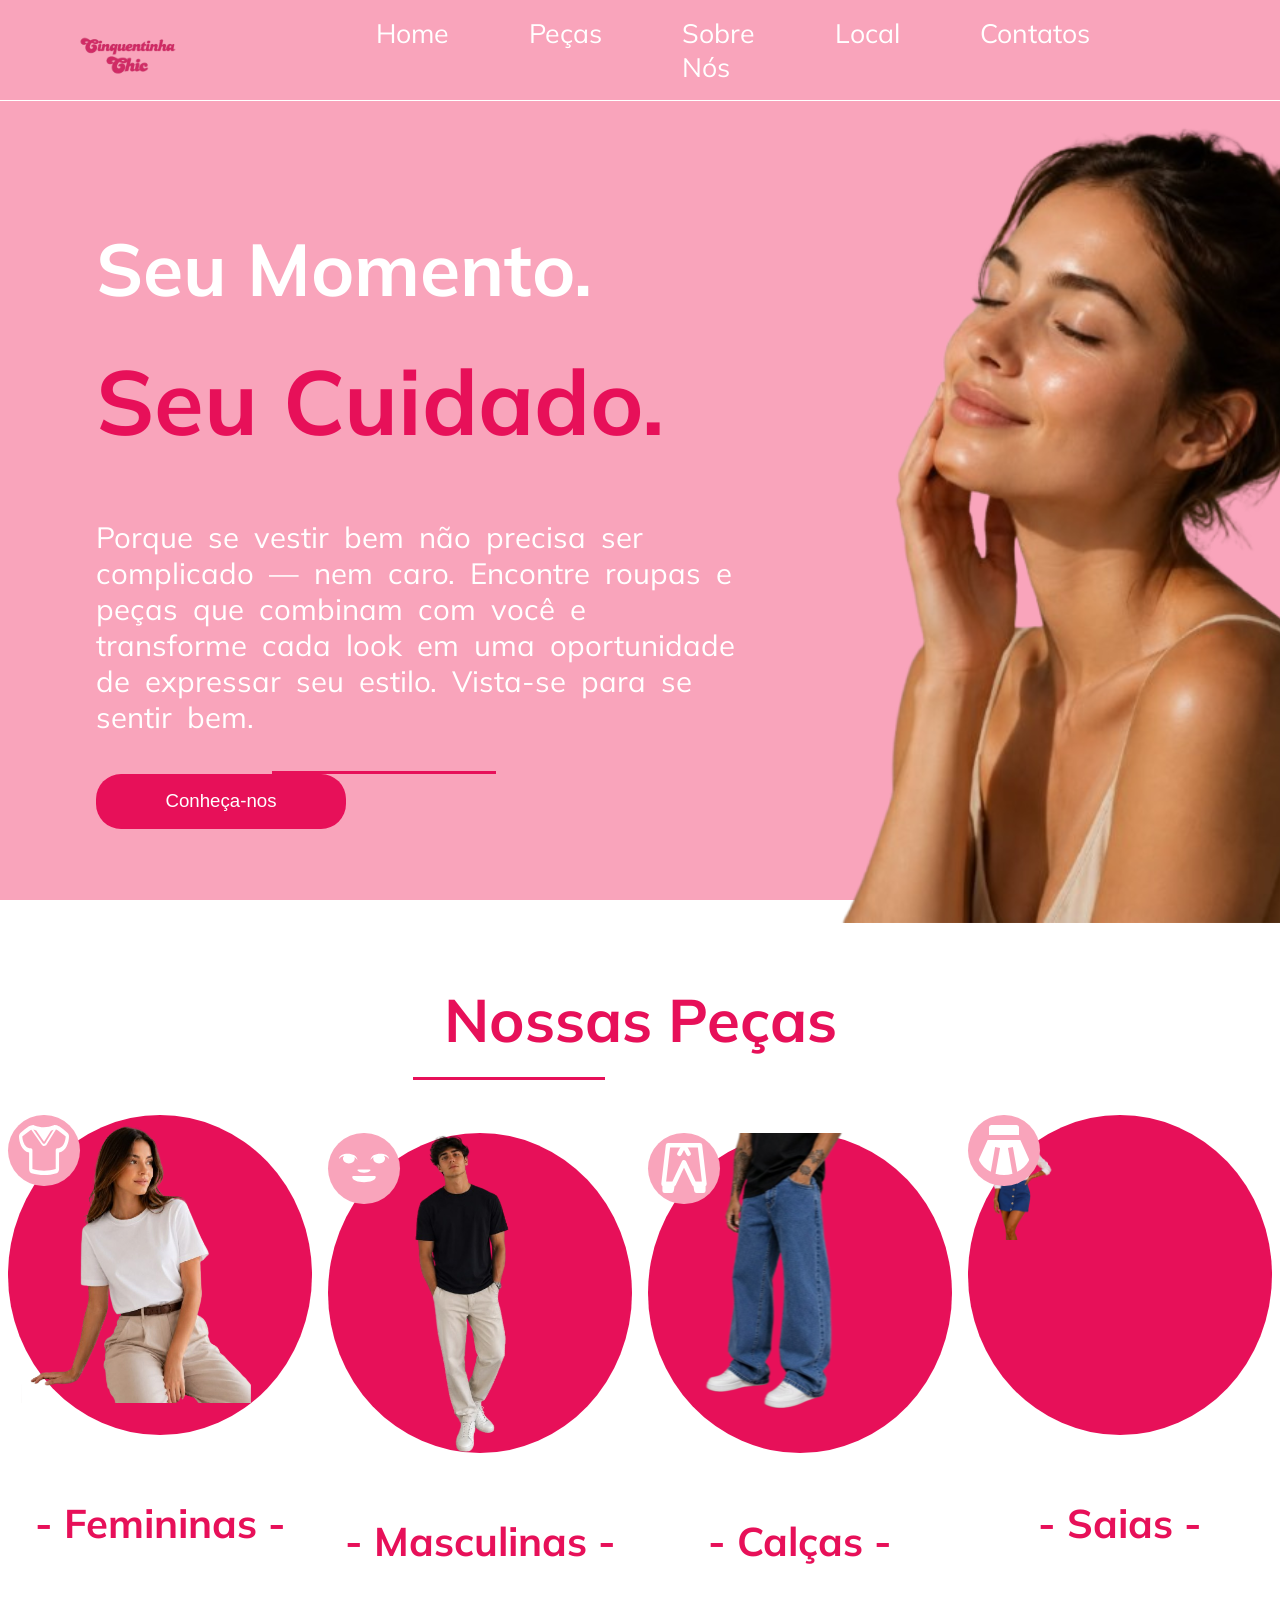
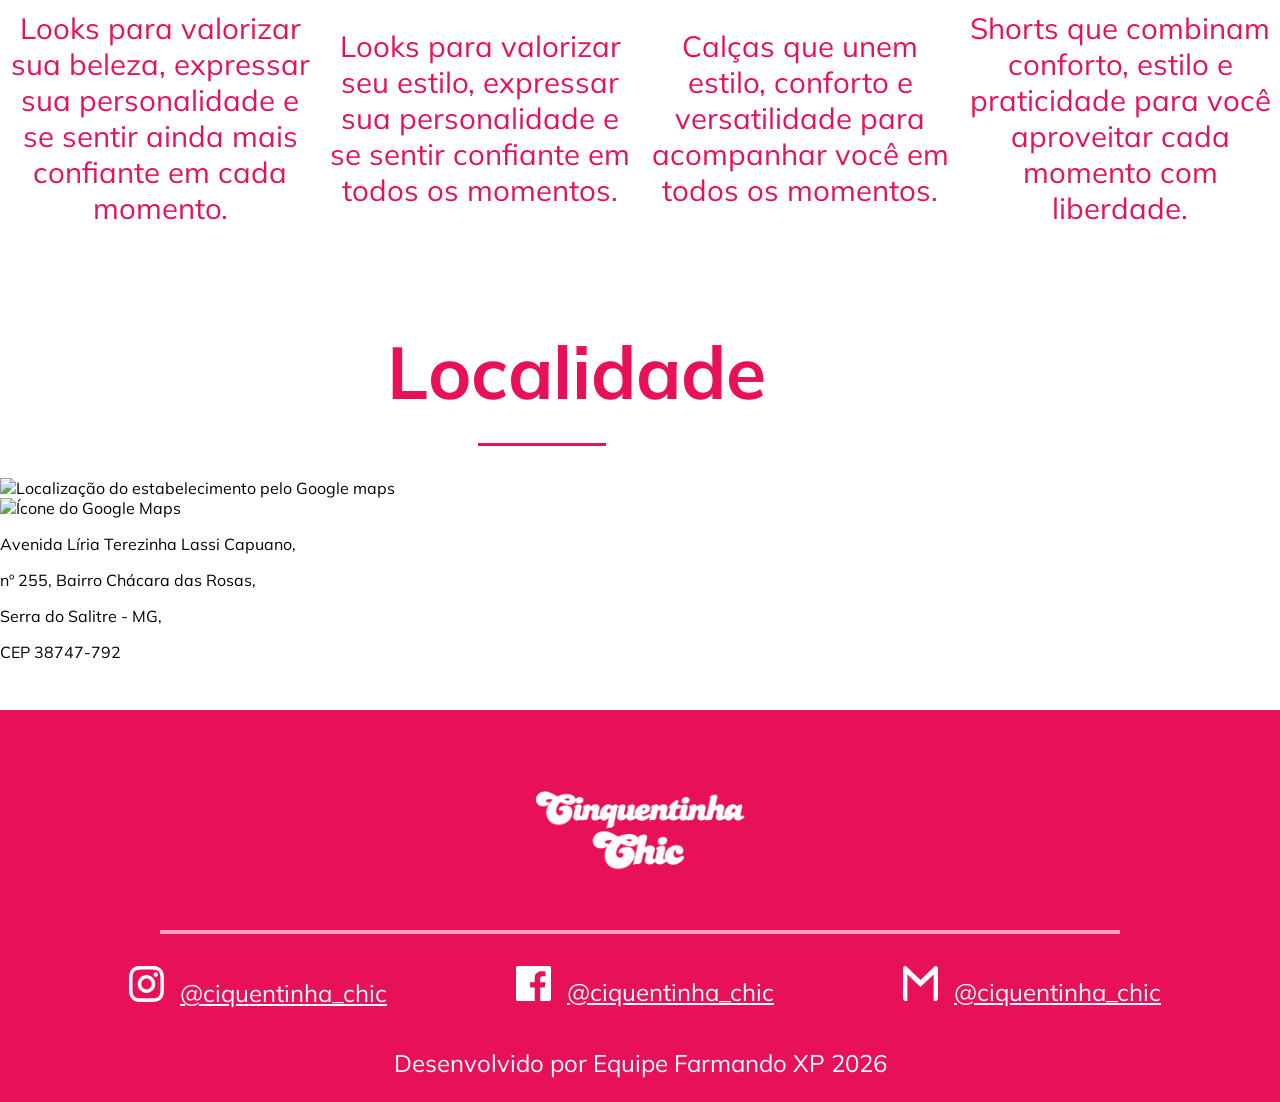
==== commit f6c63a72: "Add files via upload" ====
--- a/index.html
+++ b/index.html
@@ -170,6 +170,25 @@
                 <h1 class="titulo-localidade">Localidade</h1>
 
             </div>
+            <div class="div-vazia-escura"></div>
+        </div>
+
+        <div class="local-exato">
+            <div class="div-img-local">
+                <img src="assets/img/localização.svg" alt="Localização do estabelecimento pelo Google maps" class="img-local">
+            </div>
+
+            <div class="div-texto-local">
+                <div class="div-img-maps">
+                    <img src="assets/img/maps.svg" alt="Ícone do Google Maps" class="img-maps">
+                </div>
+                <div class="texto-local">
+                    <p>Avenida Líria Terezinha Lassi Capuano,</p>
+                    <p>nº 255,  Bairro Chácara das Rosas,</p>
+                    <p>Serra do Salitre - MG,</p>
+                    <p>CEP 38747-792</p>  
+                </div>
+            </div>
         </div>
     </section>
 
--- a/assets/css/style.css
+++ b/assets/css/style.css
@@ -246,7 +246,7 @@
 footer {
     background-color: #E71059;
     font-size: 18pt;
-    margin-top: 15.625rem;
+    margin-top: 3rem;
     margin-bottom: 1rem;
 }
 
@@ -255,6 +255,11 @@
 }
 
 .logo-footer-div {
+    display: flex;
+    justify-content: center;
+}
+
+.div-central-logo-footer{
     display: flex;
     justify-content: center;
 }
@@ -266,13 +271,11 @@
     justify-content: center;
 }
 
-.logo-footer-div::after {
-    content: ' ';
-    position: absolute;
-    bottom: -87.5rem;
-    width: 90%;
-    height: 0.1875rem;
-    background-color: #F9A4BB;
+.div-vazia-clara{
+    border: 0.15rem solid #F9A4BB;
+    margin-left: 10rem;
+    margin-right: 10rem;
+    margin-bottom: 2rem;
 }
 
 .linksfooter {
@@ -306,4 +309,27 @@
     display: flex;
     justify-content: center;
     color: #FFFFFF;
-}+}
+
+.div-localidade{
+    display: flex;
+    flex-direction: column;
+}
+.div-titulo-localidade{
+    display: flex;
+    justify-content: center;
+}
+
+.div-titulo-localidade::after{
+    content: ' ';
+    position: relative;
+    bottom: 2rem;
+    right: 18rem;
+    width: 10%;
+    border-bottom: 0.19rem solid #E71059;
+}
+
+.titulo-localidade{
+    color: #E71059;
+    font-size: 55pt;
+}
